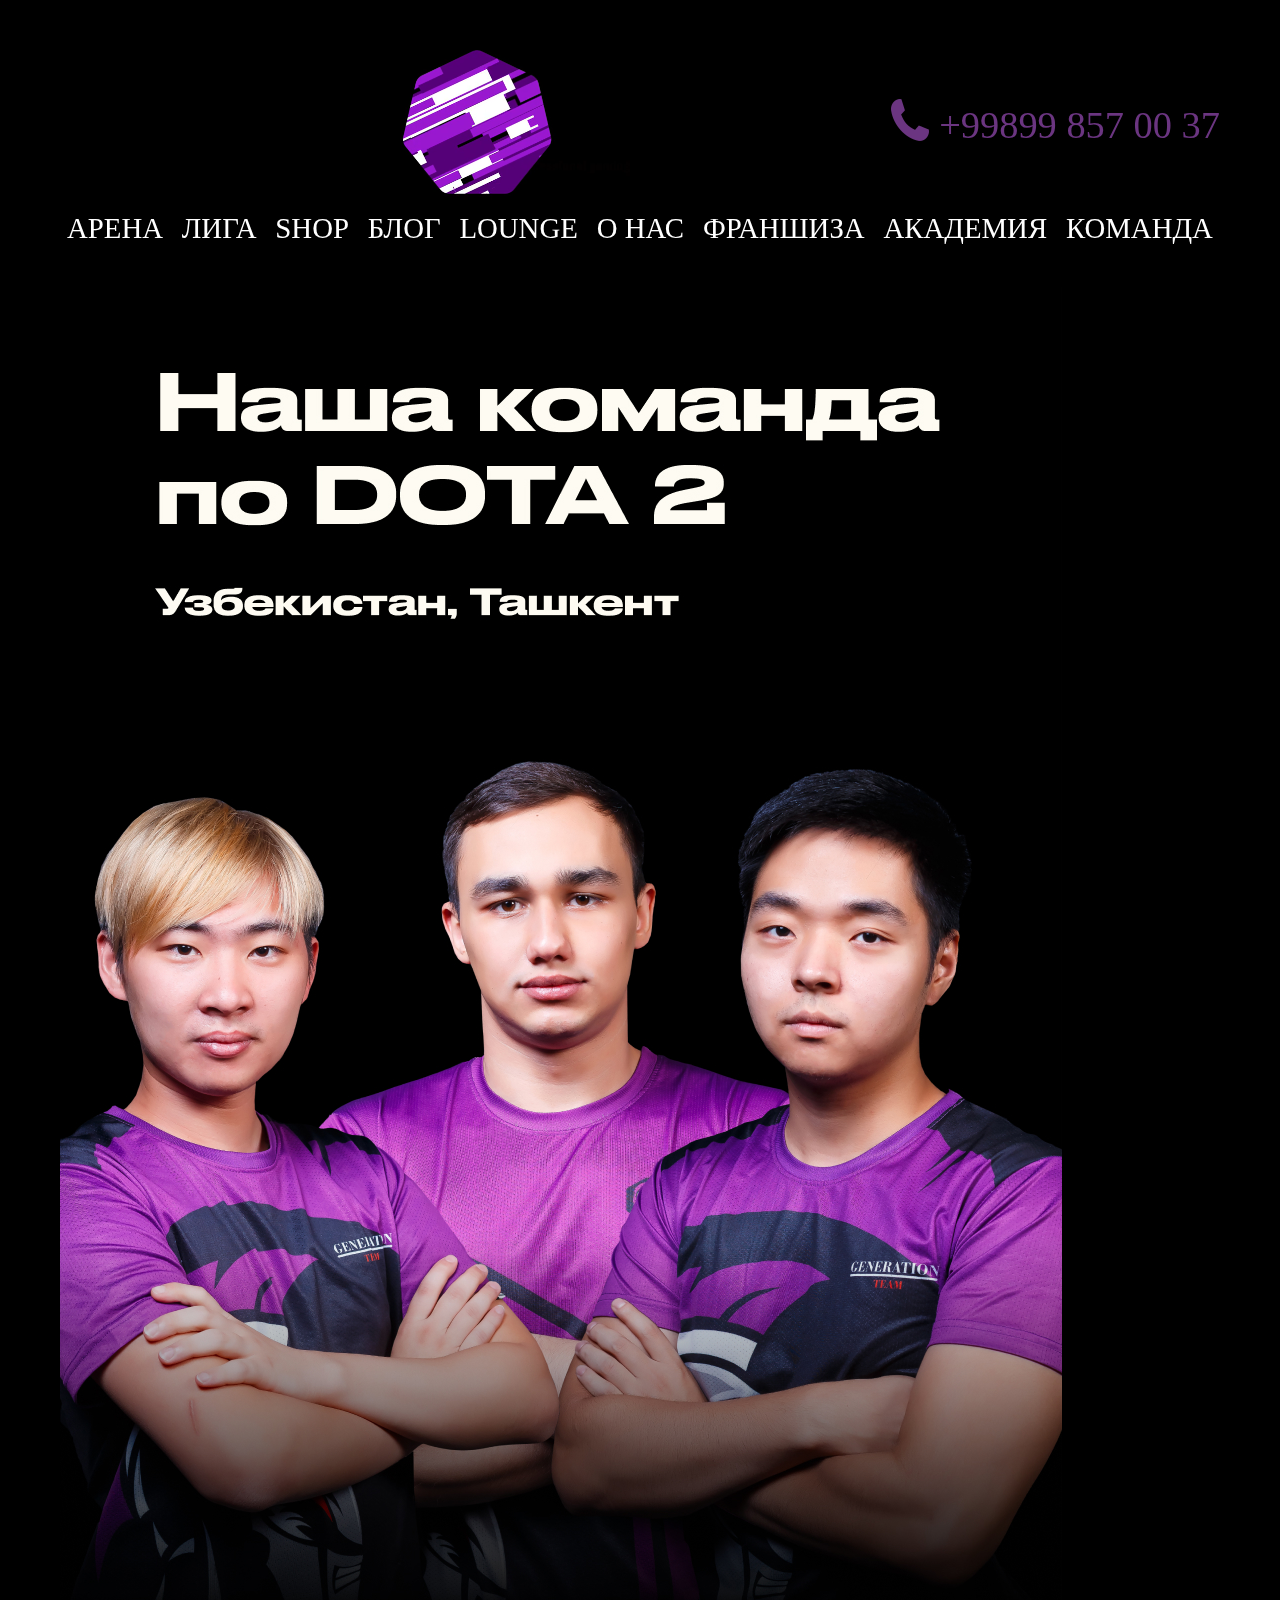
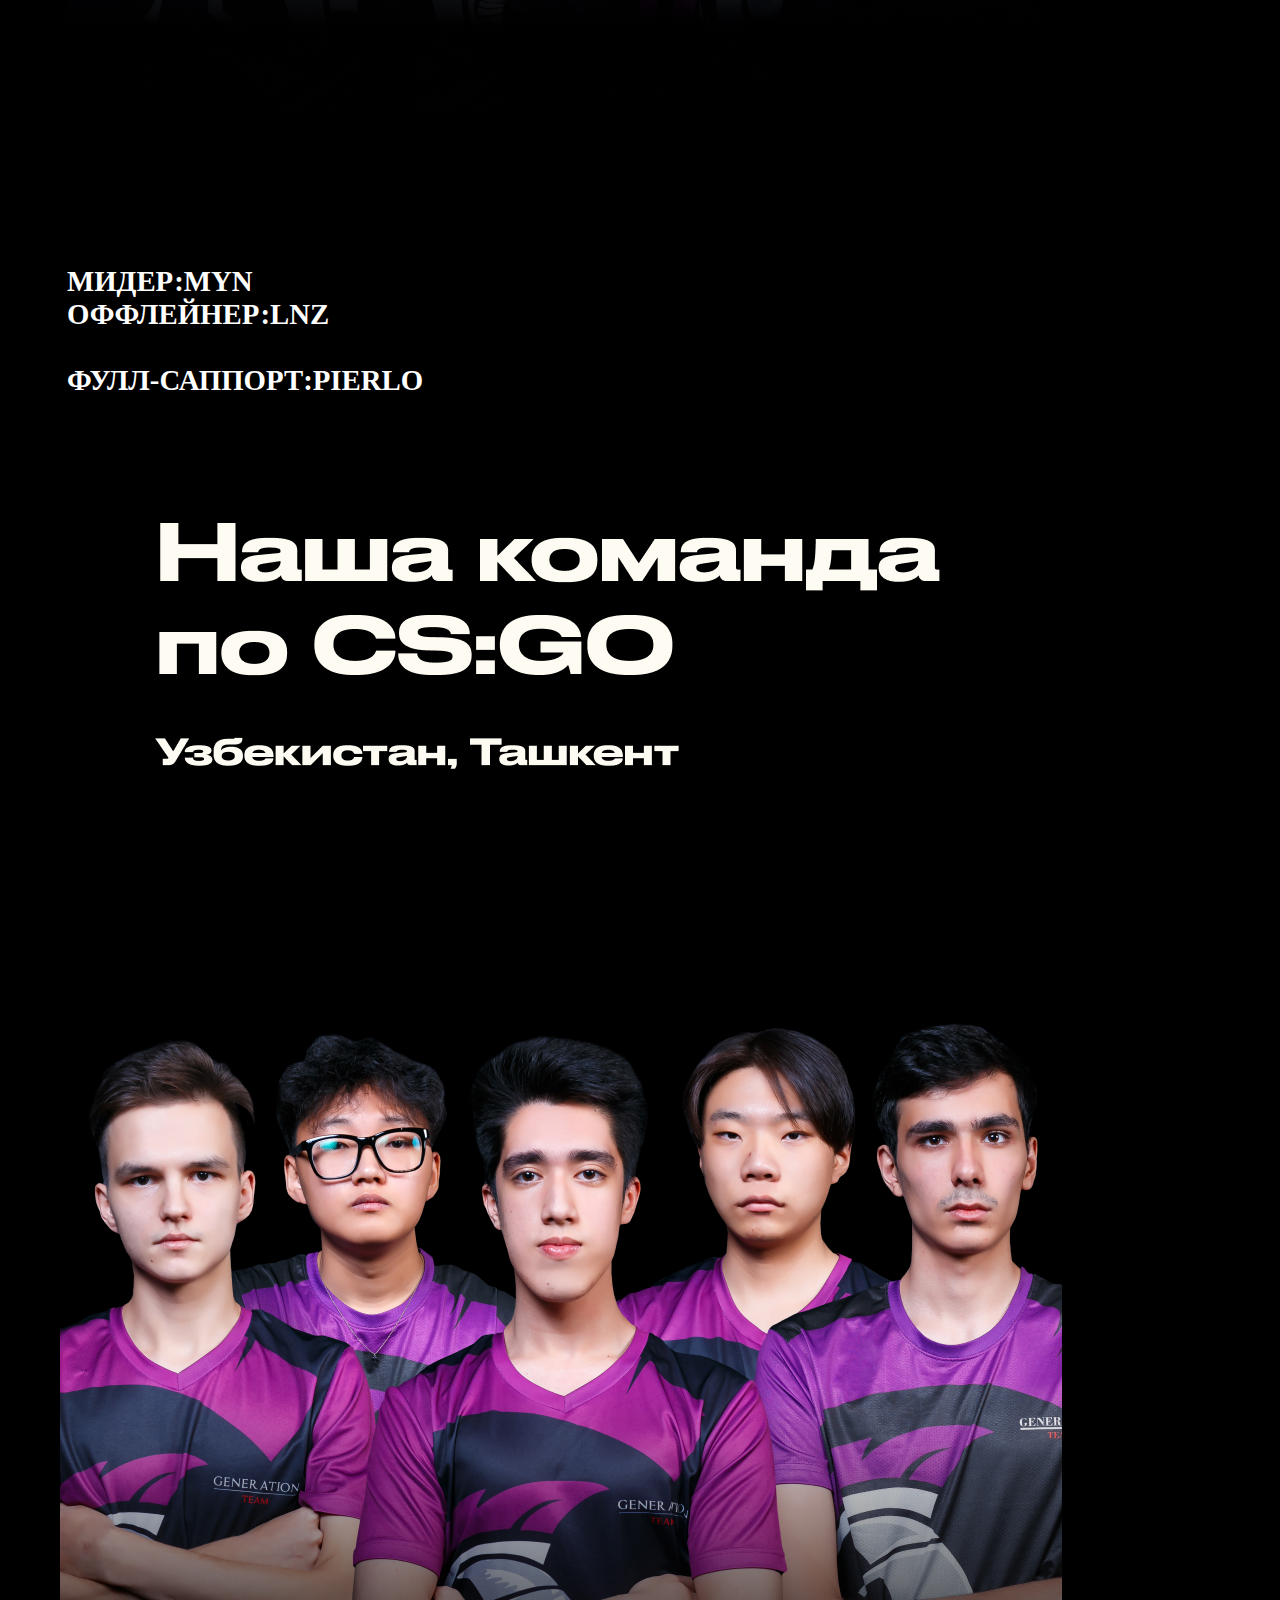
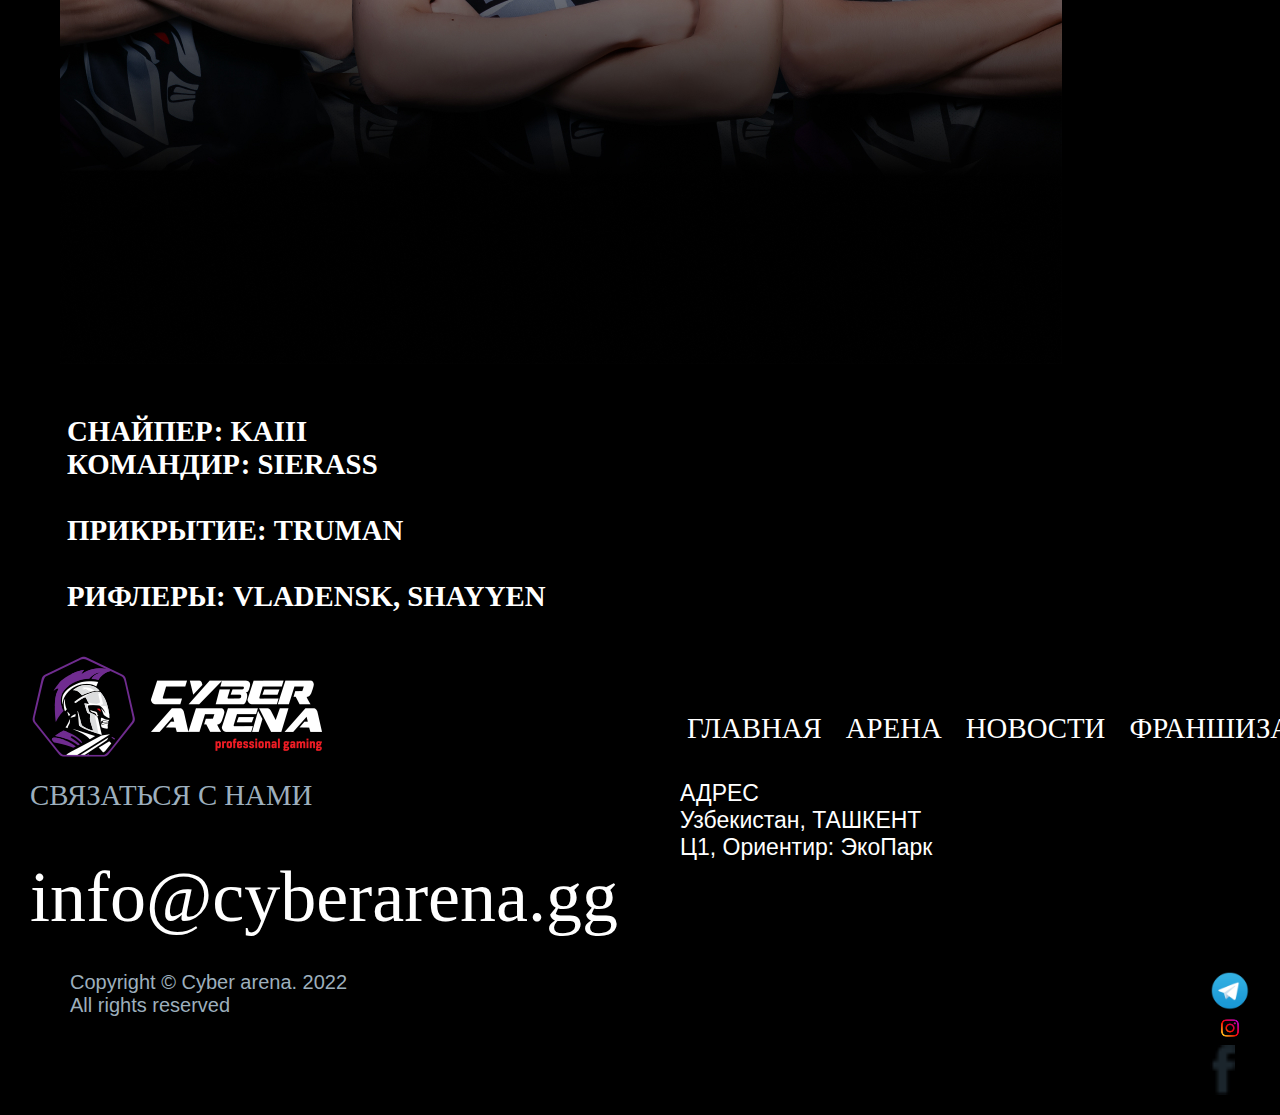
==== index.html @ 2b505129 "Rename team.html to index.html" ====
<!DOCTYPE html>
<html lang="en">
<head>
	<meta charset="UTF-8">
	<link rel="stylesheet" href="style.css">
	<meta name="viewport" content="width=device-width, initial-scale=1.0">
	<title>Team</title>
</head>
<body>
	<div class="wrapper">
<div class="header">
	<div class="container">
		<div class="header-line">
			<div class=""></div>
			<div class="header-logo">
				<video class="video" controls autoplay loop muted width="400" height="150">
                <source src="images/logo-video.mp4" type="video/mp4">
                <source src="images/logo-video.mp4" type="video/ogg">
                </video>
			</div>
			<div class="phone">
				<div class="phone-img">
					<img src="images/phone.png">
				</div>
				<div class="number"><a href="@">+99899 857 00 37</a>					
				</div>
			</div>
		</div>
		<div class="header-menu">
			<div class="nav">
				<a class="nav-item" href="@">АРЕНА</a>
				<a class="nav-item" href="@">ЛИГА</a>
				<a class="nav-item" href="@">SHOP</a>
				<a class="nav-item" href="@">БЛОГ</a>
				<a class="nav-item" href="@">LOUNGE</a>
				<a class="nav-item" href="@">О НАС</a>
				<a class="nav-item" href="@">ФРАНШИЗА</a>
				<a class="nav-item" href="@">АКАДЕМИЯ</a>
				<a class="nav-item" href="@">КОМАНДА</a>
			</div>
		</div>
	</div>
</div>
<main class="middle">
	<div class="container">
	<section class="ceo-img">
		<img src="images/Dota-team_02-4.jpg">
		<p class="text-aboutteams"><strong>МИДЕР:MYN<br>
		ОФФЛЕЙНЕР:LNZ</br>
		<br>ФУЛЛ-САППОРТ:PIERLO</br></strong></p>
	</section>
	<section class="ceo-img">
		<img src="images/CS-team02-4.jpg" style="">
		<p class="text-aboutteams"><strong>
			СНАЙПЕР: KAIII<br>КОМАНДИР: SIERASS</br><br> Прикрытие: TRUMAN</br><br> РИФЛЕРЫ: VLADENSK, SHAYYEN</br></strong>
	    </p>
	</section>
	</div>
</main>
<footer>
		<div class="footer-container">
			<div class="footer-container-left">
		    <img src="images/homelogo.png">
			<ul class="footer-contact-footer-block">
						<li class="footer-block-title">СВЯЗАТЬСЯ С НАМИ</li>
						<li class="footer-contact-email">
							<a class="footer-contact-link" href="mailto:info@cyberarena.gg">info@cyberarena.gg </a>
						</li>
					<li class="footer-block-text-footer-ontact-text"></li>
			</ul>
			</div>
		<div class="footer-right-container">
			<ul class="footer-menu">
				<li><a class="nav-item" href="@">Главная</a></li>
				<li><a class="nav-item" href="@">Арена</a></li>
				<li><a class="nav-item" href="@">Новости</a></li>
				<li><a class="nav-item" href="@">Франшиза</a></li>
			</ul>
			<ul class="footer-address">
					<li class="footer-address-title">АДРЕС</li>
					<li class="footer-address-text">Узбекистан, ТАШКЕНТ<br>Ц1, Ориентир: ЭкоПарк</li>
			</ul>
		</div>
		</div>
		<div class="footer-container">
			<ul class="footer-rights">
				<li class="footer-rights-text">Copyright © Cyber arena. 2022<br>All rights reserved</li>
			</ul>
			<ul class="footer-ads">
				<li class="footer-ads-image"><img src="images/768px-Telegram_Messenger.png" width="40px"></li>
				<li class="footer-ads-image"><img src="images/Instagram-Glyph-Color-Logo.wine_.png" width="40px"></li>
				<li class="footer-ads-image"><img src="images/soc-fb.png" width="25px"></li>
			</ul>
		</div>
	</footer>
</body>
</html>
---- style.css ----
body {
	margin:0;
	background-color:black;
	font-family: "GothamPro", sans-serif;
}
li{
    list-style:none;
}
.container {
    max-width: 1720px;
    padding-left: 60px;
    padding-right: 60px;
    margin: 0 auto;
    font: 2.4rem GothamPro;
    color: #fff;
    line-height: 2.8rem
}
.wrapper{
    position: relative;
    display: -webkit-box;
    display: flex;
    -webkit-box-orient: vertical;
    -webkit-box-direction: normal;
    flex-direction: column;
    overflow: hidden;
    min-height: 100%;
    background: #000;
}
.header {
	position: relative;
    flex-shrink: 0;
    z-index: 3;
    margin-bottom: 30px;
    box-sizing: border-box;
    outline: 0;
}
.header-logo{
		display:flex;
	align-items: center;
	justify-content: space-between;
	vertical-align: middle;
}
.nav{
	width: 100%;
	display: flex;
	justify-content: space-between;
}
.header-line {
	padding-top: 50px;
	display:flex;
	align-items: center;
	justify-content: space-between;

}
.nav-item {
	color:#fff;
	font: 1.8rem DrukWideCyr-Medium;
	padding: 12px 7px;
	text-decoration: none;
	text-transform: uppercase;
	display: inline-block;
	justify-content: space-between;
	transition: color 0.3s linear;
}
.nav-item:hover{
	color:#d23c2c;
}

.number>a{
	color: #6b3581;
	text-decoration: none;
	display: inline-block;
	border: none;
	padding-left: 10px;


}

.phone{
	display:flex;
	align-items: center;
	justify-content: space-between;
	vertical-align: middle;
}
.container-main-slider{
	padding-bottom: 45%;
    position: relative;
    background-size: cover;
    background-repeat: no-repeat;
    background-position: center center;
    border-radius: 10px;
    overflow: hidden;
}
* {
    box-sizing: border-box;
    outline: 0;
}
.video::-webkit-media-controls {
  display:none !important;
}
.info-carousel {
   box-sizing: border-box;
    outline: 0;
    display: block;
    margin-top: 15px;
    z-index: 1;
    width: 100%;
    margin-right: 30px;
}
.info{
	height:1000px;
}
.container-ul{
	padding: 0px;
	margin: 0px;
    justify-content: space-between;
	width: 100%;
	display:inline-block;
}
.container-li{
	list-style: none;
	float: left;
	width: 20%;
	height: 300px;
	background: grey;
	margin: 40px 40px 0px 55px;
    text-align: justify;
    display: block;
}
.container-li-title{
    color: purple;
    font-size: 40px;
    padding-right: 20 px;
    position: relative  ;
}
.zones-container{
	display: flex;
	justify-content: space-between;
	flex-wrap: wrap;
	height: 2000px;
}
.zones {
	padding-bottom: 114px;
	display:block;
	box-sizing: border-box;
	outline:0;	
}
.row{
	display: flex;
    -webkit-box-pack: justify;
    justify-content: space-between;
    -webkit-box-align: center;
    align-items: center;
    margin-bottom: 55px;
}
.zones-item1-image{
	background-image:url('images/IMG_4898-scaled.jpg'); 
	background-color: #FF0000;
    left: 0;
    top: 0;
    height: 608px;
    width: 100%;
    background-repeat: no-repeat;
    background-size: cover;
    background-position: center center;
    background-blend-mode: multiply;
    flex-shrink: 0;

}
.zones-item1-in{
    left: 0;
    top: 0;
    width: 100%;
    height: 100%;
    display: -webkit-box;
    display: flex;
    -webkit-box-pack: center;
    justify-content: center;
    -webkit-box-align: center;
    align-items: center;
    font: 7rem DrukWideCyr-Medium;
    color: #fff;
}
.zones-item2-image{
	background-image:url('images/XH18705-scaled.jpg'); 
	background-color: #4497ce;
	width: calc(68% - 28px);
    left: 0;
    top: 0;
    height: 608px;
    flex-shrink: 0;
    background-repeat: no-repeat;
    background-size: cover;
    background-position: center center;
    background-blend-mode: multiply;
}
.zones-item2-in{
	
    left: 0;
    top: 0;
    width: 100%;
    height: 100%;
    display: -webkit-box;
    display: flex;
    -webkit-box-pack: center;
    justify-content: center;
    -webkit-box-align: center;
    align-items: center;
    font: 7rem DrukWideCyr-Medium;
    color: #fff;
}
.zones-item3-image{
	background-image:url(images/XH18719-scaled.jpg);
	background-color: #ece200;
	width: 32%;
	left: 0;
    top: 0;
    height: 608px;
    flex-shrink: 0;
    background-repeat: no-repeat;
    background-size: cover;
    background-position: center center;
    background-blend-mode: multiply;
}
.zones-item3-in{
	
    left: 0;
    top: 0;
    width: 100%;
    height: 100%;
    display: -webkit-box;
    display: flex;
    -webkit-box-pack: center;
    justify-content: center;
    -webkit-box-align: center;
    align-items: center;
    font: 7rem DrukWideCyr-Medium;
    color: #fff;
}
.zones-item4-image{
	background-image:url(images/114234.jpg);
	background-color: #24ff00;
	width:32%;
	left: 0;
    top: 0;
    height: 608px;
    flex-shrink: 0;
    background-repeat: no-repeat;
    background-size: cover;
    background-position: center center;
    background-blend-mode: multiply;
}
.zones-item4-in{
	
    left: 0;
    top: 0;
    width: 100%;
    height: 100%;
    display: -webkit-box;
    display: flex;
    -webkit-box-pack: center;
    justify-content: center;
    -webkit-box-align: center;
    align-items: center;
    font: 7rem DrukWideCyr-Medium;
    color: #fff;
}
.zones-item5-image{
	background-image:url(images/XH18782-scaled.jpg);
	background-color: #ff00e5;
	width: calc(68% - 28px);
	left: 0;
    top: 0;
    height: 608px;
    flex-shrink: 0;
    background-repeat: no-repeat;
    background-size: cover;
    background-position: center center;
    background-blend-mode: multiply;
}
.zones-item5-in{	
    left: 0;
    top: 0;
    width: 100%;
    height: 100%;
    display: -webkit-box;
    display: flex;
    -webkit-box-pack: center;
    justify-content: center;
    -webkit-box-align: center;
    align-items: center;
    font: 7rem DrukWideCyr-Medium;
    color: #fff;
}
.sponsors{
    background: #0f0f0f;
    width: 100%;
    margin-bottom: 90px;
}
.sponsors-table{
    height: 1100px;
}
.footer-container{
    max-width: 1980px;
    padding-left: 30px;
    padding-right: 30px; 
    display: flex; 
    justify-content: space-between;
    margin:0 auto;
}
.footer-container-left{
    max-width: 50%;
    display:block;
    margin: 0;
}
.footer-contact-footer-block{
    margin-top: 75px;
    list-style: none;
    width: 100%;
    margin: 0px;
    padding: 0px;
    display: block;
    list-style-type: disc;
    margin-block-start: 1em;
    margin-block-end: 1em;
    margin-inline-start: 0px;
    margin-inline-end: 0px;
}
.footer-block-title {
    font: 1.8rem Gotham-Bold;
    color: #9dafbd;
    display: list-item;
    text-align: -webkit-match-parent;
}
.footer-contact-email{
    margin-top: 44px;
    box-sizing: border-box;
    display: list-item;
    font: 2.4rem GothamPro;
    color: #FFF;
    line-height: 2.8rem;
    text-decoration: none;
}
.footer-contact-link{
    font: 4.5rem Gotham-Light;
    color: #fff;
    text-decoration: none;
    box-sizing: border-box;
}
.footer-right-container{
    max-width: 50%;
    padding-top: 30px;
    box-sizing: border-box;
    display: block;
}
.footer-menu{
    display: flex;
    justify-content: space-between;
    color:#ffffff;
}
.footer-menu>li{
    margin-right: 10px;
    font-size: 30px;   
}
.footer-address{
    color: #FFFFFF;
    font-size: 23px;
}
.footer-rights-text{
    color:#9dafbd;
    font-size:20px;
}
.footer-ads-images{
align-items: center;
}
.headline {
    font: 3.6rem DrukWideCyr-Medium;
    color: #9f72ff;
    text-align: center;
    margin: 25px 0;
    max-width: 920px;
    margin: 0 auto 45px auto
}
.content-images{
    height: auto;
    font: 2rem GothamPro;
    color: #fff;
    line-height: 2.4rem;
    padding-left: 15px;
    padding-right: 15px;
    max-width: 1900px;
    margin: 20px auto 20px auto;
}
.content-page{
    padding: 50px 0;
}
.content-aboutus{
    padding-bottom: 35px;
}
.img-ceo{
    display: block;
    margin-left: auto;
    margin-right: auto;
    margin-top: 45px;
    margin-bottom: 45px;
}
.text-aboutteams{
    color:#fff;
    font: 1.8rem DrukWideCyr-Medium;
    padding: 12px 7px;
    text-decoration: none;
    text-transform: uppercase;
    display: inline-block;
    justify-content: space-between;
    transition: color 0.3s linear;
}
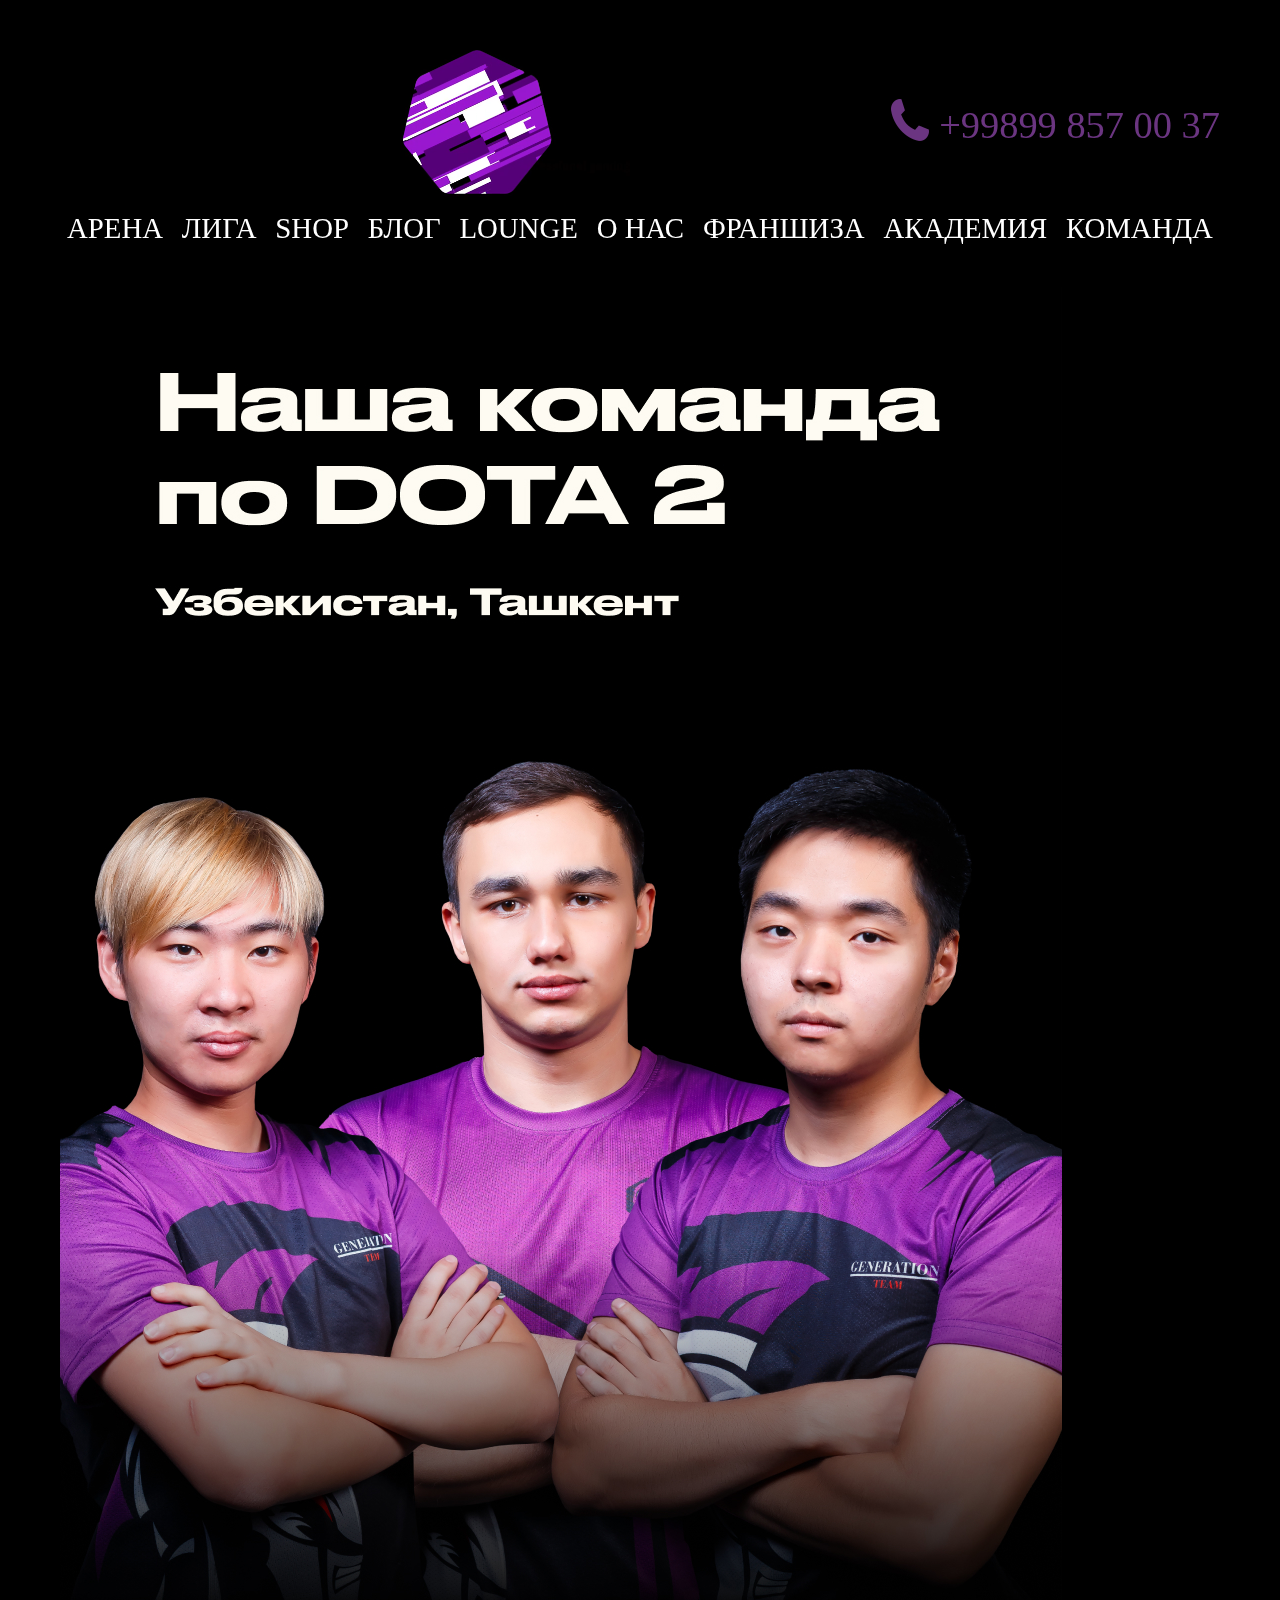
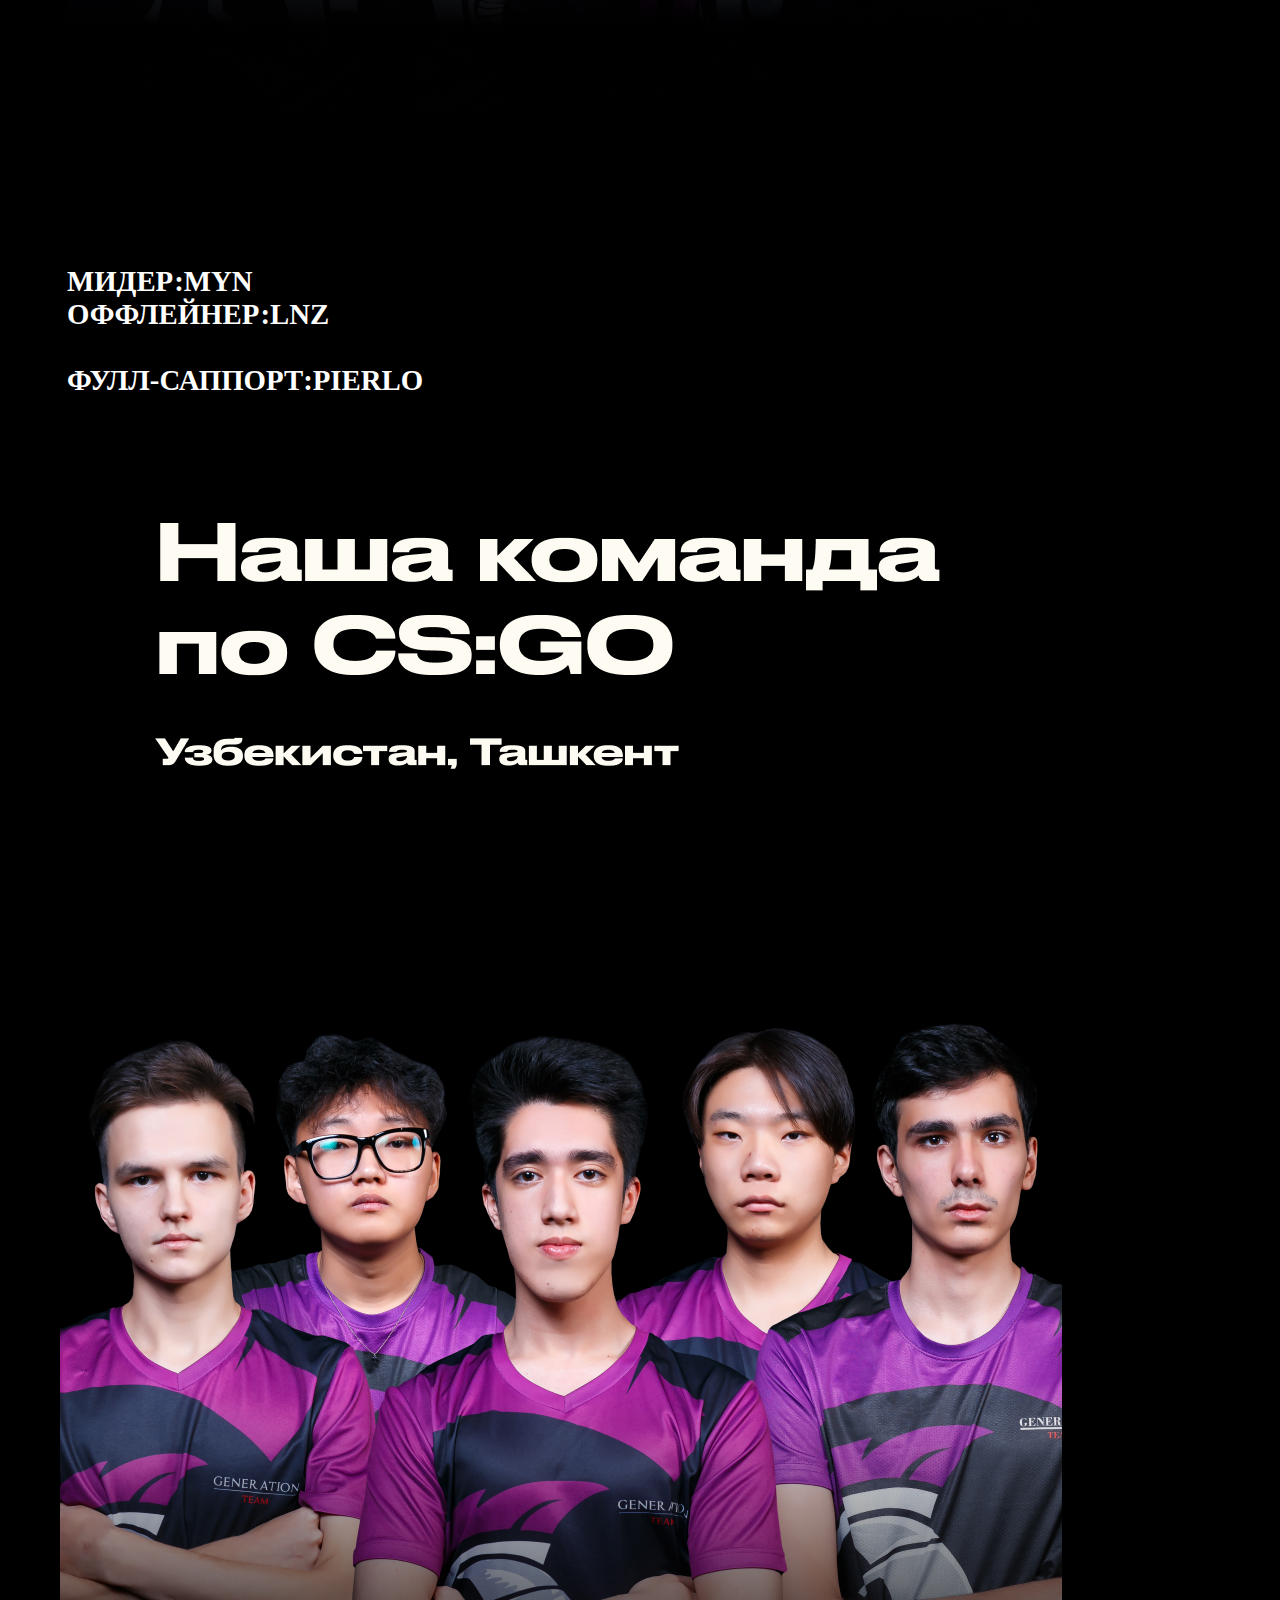
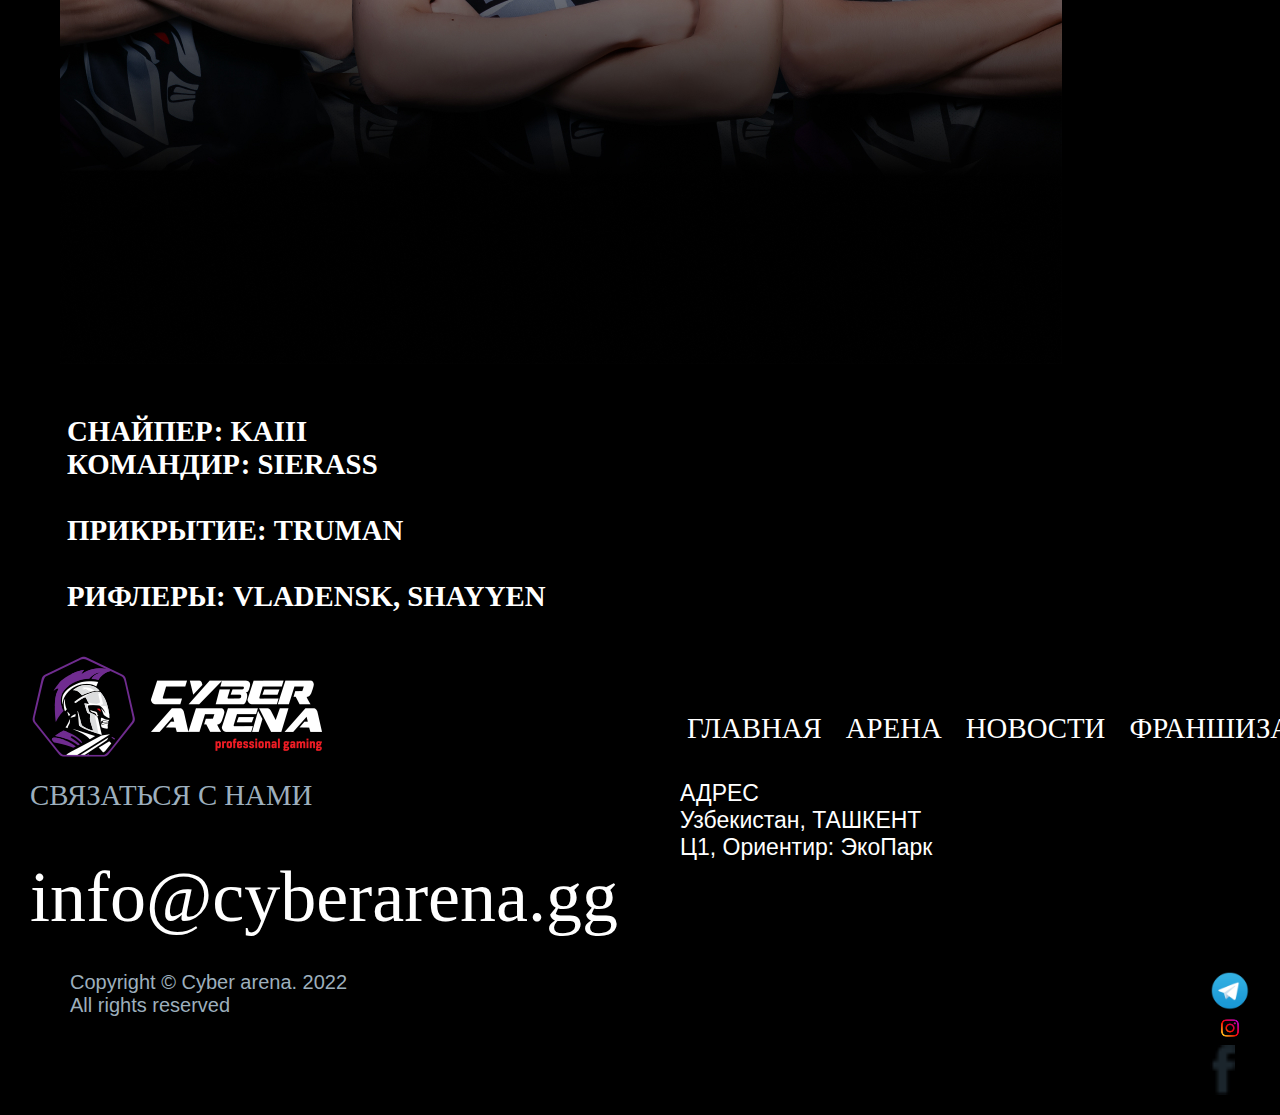
==== commit 2479c5c4: "Update index.html" ====
--- a/index.html
+++ b/index.html
@@ -28,15 +28,15 @@
 		</div>
 		<div class="header-menu">
 			<div class="nav">
-				<a class="nav-item" href="@">АРЕНА</a>
-				<a class="nav-item" href="@">ЛИГА</a>
+				<a class="nav-item" href="https://homepagecyber.netlify.app">АРЕНА</a>
+				<a class="nav-item" href="https://ligacyber.netlify.app">ЛИГА</a>
 				<a class="nav-item" href="@">SHOP</a>
-				<a class="nav-item" href="@">БЛОГ</a>
-				<a class="nav-item" href="@">LOUNGE</a>
-				<a class="nav-item" href="@">О НАС</a>
+				<a class="nav-item" href="https://blogcyber.netlify.app">БЛОГ</a>
+				<a class="nav-item" href="https://loungecyber.netlify.app">LOUNGE</a>
+				<a class="nav-item" href="https://aboutuscyber.netlify.app">О НАС</a>
 				<a class="nav-item" href="@">ФРАНШИЗА</a>
 				<a class="nav-item" href="@">АКАДЕМИЯ</a>
-				<a class="nav-item" href="@">КОМАНДА</a>
+				<a class="nav-item" href="https://timacyber.netlify.app">КОМАНДА</a>
 			</div>
 		</div>
 	</div>
